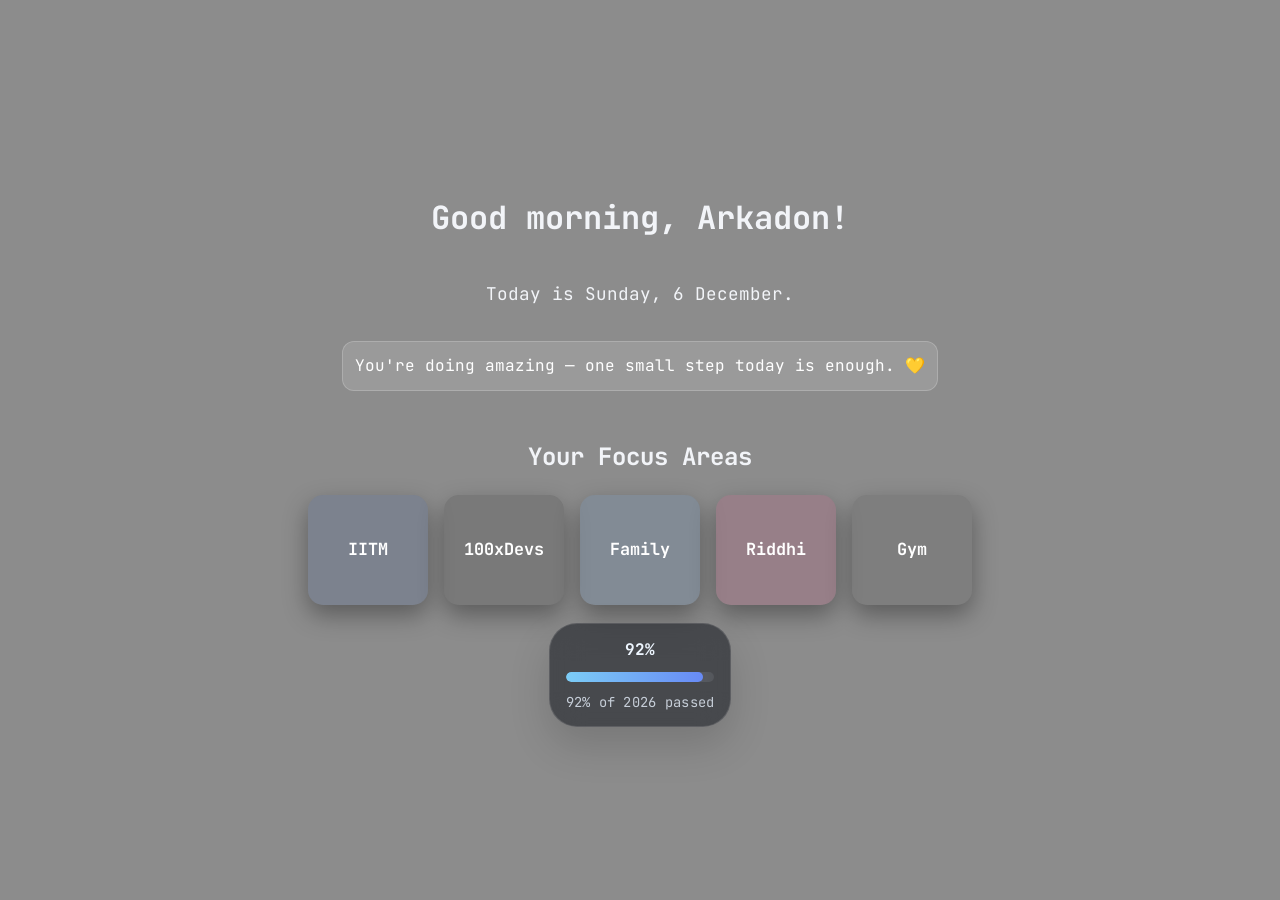
==== index.html @ 0ac8d8db "Add files via upload" ====
<!DOCTYPE html>
<html lang="en">
<head>
  <meta charset="UTF-8" />
  <meta name="viewport" content="width=device-width, initial-scale=1.0" />
  <title>Daily Dashboard</title>
  <link rel="stylesheet" href="style.css" />
</head>
<body class="home-page" data-page="home">
  <main class="container home-container">
    <h1 id="greeting">Hello!</h1>
    <p id="dateText" class="date-text"></p>
    <p id="motivation" class="motivation-card"></p>

    <section>
      <h2>Your Focus Areas</h2>
      <div class="card-grid">
        <a class="nav-card iitm" href="iitm.html">IITM</a>
        <a class="nav-card devs" href="devs.html">100xDevs</a>
        <a class="nav-card family" href="family.html">Family</a>
        <a class="nav-card riddhi" href="riddhi.html">Riddhi</a>
        <a class="nav-card gym" href="gym.html">Gym</a>
      </div>
    </section>

    <section class="year-progress-component">
      <div id="yearProgressValue" class="year-progress-value">0%</div>
      <div class="year-progress-track">
        <div id="yearProgressFill" class="year-progress-fill"></div>
      </div>
      <div id="yearProgressCaption" class="year-progress-caption">0% of 2026 passed</div>
    </section>
  </main>

  <script src="script.js"></script>
</body>
</html>
---- style.css ----
/* ===== Typography (Global Font) ===== */
@import url('https://fonts.googleapis.com/css2?family=JetBrains+Mono:wght@400;500;700&display=swap');

* {
  box-sizing: border-box;
}

/* ===== Full-page Background + Overlay ===== */
body {
  margin: 0;
  min-height: 100vh;
  font-family: 'JetBrains Mono', monospace;
  line-height: 1.5;
  color: #f2f4f8;
  background-image: url('images/darkthemebackground.png');
  background-size: cover;
  background-position: center;
  background-repeat: no-repeat;
  position: relative;
  display: flex;
  align-items: center;
  justify-content: center;
  text-align: center;
}

/* Slight dark layer for readability */
body::before {
  content: '';
  position: fixed;
  inset: 0;
  background: rgba(0, 0, 0, 0.45);
  pointer-events: none;
  z-index: 0;
}

.container {
  width: min(95%, 900px);
  margin: 0 auto;
  padding: 24px;
  position: relative;
  z-index: 1;
}

h1,
h2,
p,
section {
  text-align: center;
}

.back-link {
  display: inline-block;
  margin-bottom: 12px;
  text-decoration: none;
  font-weight: bold;
}

/* ===== Home Page Layout ===== */
.home-page {
  min-height: 100vh;
}

.home-container {
  display: flex;
  flex-direction: column;
  align-items: center;
  justify-content: center;
}

.date-text {
  font-size: 1.1rem;
}

.motivation-card {
  background: rgba(255, 255, 255, 0.12);
  color: #ffffff;
  backdrop-filter: blur(2px);
  padding: 12px;
  border-radius: 12px;
  border: 1px solid rgba(255, 255, 255, 0.2);
  margin: 16px auto 28px;
  max-width: 620px;
}

/* ===== Category Cards ===== */
.card-grid {
  display: grid;
  grid-template-columns: repeat(5, minmax(120px, 1fr));
  gap: 16px;
  justify-content: center;
  align-items: stretch;
  margin: 0 auto;
}

.nav-card {
  position: relative;
  overflow: hidden;
  display: flex;
  align-items: center;
  justify-content: center;
  min-height: 110px;
  padding: 18px 12px;
  border-radius: 15px;
  text-decoration: none;
  color: #fff;
  font-size: 1.05rem;
  font-weight: 700;
  box-shadow: 0 10px 24px rgba(0, 0, 0, 0.35);
  transition: transform 0.3s ease, box-shadow 0.3s ease;
  isolation: isolate;
}

/* transparent image overlay inside each card */
.nav-card::before {
  content: '';
  position: absolute;
  inset: 10px;
  background-position: center;
  background-repeat: no-repeat;
  background-size: cover;
  opacity: 0.5;
  z-index: -1;
}

.nav-card:hover {
  transform: scale(1.05);
  box-shadow: 0 14px 28px rgba(0, 0, 0, 0.4);
}

.nav-card.iitm { background: rgba(36, 75, 154, 0.15); }
.nav-card.iitm::before { background-image: url('images/IIT_Madras_Logo.png'); }

.nav-card.devs { background: rgba(17, 17, 17, 0.15); }
.nav-card.devs::before { background-image: url('images/100xDevslogo.png'); }

.nav-card.family { background: rgba(77, 137, 199, 0.15); }
.nav-card.family::before { background-image: url('images/familyarkadon.png'); }

.nav-card.riddhi { background: rgba(214, 59, 116, 0.15); }
.nav-card.riddhi::before { background-image: url('images/pixel.jpg.png'); }

.nav-card.gym { background: rgba(51, 51, 51, 0.15); }
.nav-card.gym::before { background-image: url('images/gymarkadon.png'); }

.year-progress-component {
  max-width: 680px;
  margin: 18px auto 0;
  padding: 14px 16px;
  background: rgba(8, 12, 20, 0.52);
  border: 1px solid rgba(255, 255, 255, 0.12);
  border-radius: 28px;
  backdrop-filter: blur(16px);
  box-shadow: 0 18px 40px rgba(0, 0, 0, 0.15);
}

.year-progress-value {
  margin: 0 0 10px;
  text-align: center;
  color: #eef6ff;
  font-size: 1rem;
  font-weight: 700;
  letter-spacing: 0.02em;
}

.year-progress-track {
  width: 100%;
  height: 10px;
  border-radius: 999px;
  background: rgba(255, 255, 255, 0.08);
  overflow: hidden;
}

.year-progress-fill {
  width: 0%;
  height: 100%;
  border-radius: 999px;
  background: linear-gradient(90deg, rgba(126, 211, 255, 0.95), rgba(105, 141, 255, 0.95));
  box-shadow: 0 0 18px rgba(105, 141, 255, 0.25);
  transition: width 0.55s ease;
}

.year-progress-caption {
  margin-top: 10px;
  text-align: center;
  font-size: 0.86rem;
  color: rgba(234, 244, 255, 0.78);
  letter-spacing: 0.02em;
}

/* ===== Section Page Structure ===== */
.section-page {
  min-height: 100vh;
}

.section-page .container {
  max-width: 820px;
}

.panel {
  background: rgba(255, 255, 255, 0.88);
  border: 1px solid rgba(255, 255, 255, 0.25);
  color: #1f2633;
  border-radius: 12px;
  padding: 14px;
  margin-bottom: 16px;
  box-shadow: 0 8px 20px rgba(0, 0, 0, 0.2);
}

label {
  display: block;
  margin: 8px 0;
}

textarea,
input[type='number'] {
  width: 100%;
  padding: 10px;
  border-radius: 8px;
  border: 1px solid #bbb;
  font-size: 1rem;
  font-family: 'JetBrains Mono', monospace;
}

.progress-track {
  width: 100%;
  height: 18px;
  border-radius: 12px;
  background: #ddd;
  overflow: hidden;
  box-shadow: inset 0 2px 4px rgba(0, 0, 0, 0.1);
}

.progress-bar {
  height: 100%;
  width: 0;
  background: linear-gradient(90deg, #25a55f, #1f7e4a);
  transition: width 0.4s ease;
  box-shadow: 0 0 8px rgba(37, 165, 95, 0.4);
}

/* ===== Modal + Heart Animation ===== */
.modal {
  position: fixed;
  inset: 0;
  background: rgba(0, 0, 0, 0.6);
  display: flex;
  align-items: center;
  justify-content: center;
  padding: 20px;
  z-index: 10;
}

.hidden {
  display: none;
}

.modal-content {
  background: #fff;
  color: #1f2633;
  max-width: 460px;
  width: 100%;
  padding: 24px;
  border-radius: 14px;
  text-align: center;
}

.hearts span {
  display: inline-block;
  font-size: 1.6rem;
  animation: floatUp 1s infinite ease-in-out;
}

.hearts span:nth-child(2) { animation-delay: 0.2s; }
.hearts span:nth-child(3) { animation-delay: 0.4s; }
.hearts span:nth-child(4) { animation-delay: 0.6s; }

@keyframes floatUp {
  0%,
  100% { transform: translateY(0); }
  50% { transform: translateY(-8px); }
}

/* ===== Theme Accents (without replacing background image) ===== */
.theme-iitm { 
  color: #dbe7ff;
  background-image: url('images/iitmbackground.png');
  background-size: cover;
  background-position: center;
  background-repeat: no-repeat;
}
.theme-iitm .back-link { color: #c6d8ff; }
.theme-iitm .progress-bar { background: linear-gradient(90deg, #2f62c9, #1e3a7a); box-shadow: 0 0 8px rgba(47, 98, 201, 0.5); }

.theme-devs { color: #c9d1d9; }
.theme-devs .panel {
  background: rgba(22, 27, 34, 0.9);
  border-color: #30363d;
  color: #c9d1d9;
}
.theme-devs .back-link { color: #58a6ff; }
.theme-devs textarea,
.theme-devs input[type='number'] {
  background: #0d1117;
  color: #c9d1d9;
  border-color: #30363d;
}
.theme-devs .progress-track { background: #30363d; }
.theme-devs .progress-bar { background: linear-gradient(90deg, #2ea043, #1a5c2d); box-shadow: 0 0 8px rgba(46, 160, 67, 0.5); }

.theme-family { 
  color: #e8f3ff;
  background-image: url('images/familybackground.png');
  background-size: cover;
  background-position: center;
  background-repeat: no-repeat;
}
.theme-family .back-link { color: #b9ddff; }
.theme-family .progress-bar { background: linear-gradient(90deg, #57a7e5, #2e5c8c); box-shadow: 0 0 8px rgba(87, 167, 229, 0.5); }

.theme-riddhi { 
  color: #ffe4f0;
  background-image: url('images/Riddhibackground.png');
  background-size: cover;
  background-position: center;
  background-repeat: no-repeat;
}
.theme-riddhi .back-link { color: #ffc1da; }
.theme-riddhi .progress-bar { background: linear-gradient(90deg, #f02e77, #c91f58); box-shadow: 0 0 8px rgba(240, 46, 119, 0.5); }

.theme-gym { 
  color: #f2f2f2;
  background-image: url('images/gymbackground.png');
  background-size: cover;
  background-position: center;
  background-repeat: no-repeat;
}
.theme-gym .panel {
  background: rgba(26, 26, 26, 0.9);
  border-color: #555;
  color: #f2f2f2;
}
.theme-gym .back-link { color: #f8f8f8; }
.theme-gym textarea,
.theme-gym input[type='number'] {
  background: #111;
  color: #fff;
  border-color: #666;
}
.theme-gym .progress-track { background: #444; }
.theme-gym .progress-bar { background: linear-gradient(90deg, #ffffff, #e0e0e0); box-shadow: 0 0 8px rgba(255, 255, 255, 0.4); }

/* ===== Dynamic Checklist ===== */
.checklist-container {
  display: flex;
  flex-direction: column;
  gap: 8px;
  margin-bottom: 12px;
}

.checklist-container label {
  display: flex;
  align-items: center;
  gap: 8px;
  cursor: pointer;
  font-size: 0.95rem;
}

.checklist-container input[type='checkbox'] {
  width: 18px;
  height: 18px;
  cursor: pointer;
  accent-color: currentColor;
}

.add-checklist-item {
  display: flex;
  gap: 8px;
  margin-top: 12px;
}

.new-checklist-input {
  flex: 1;
  padding: 8px 12px;
  border-radius: 6px;
  border: 1px solid #bbb;
  font-size: 0.9rem;
  font-family: 'JetBrains Mono', monospace;
}

.add-btn {
  padding: 8px 16px;
  background: #4a9eff;
  color: white;
  border: none;
  border-radius: 6px;
  font-weight: 600;
  cursor: pointer;
  transition: background 0.3s ease;
  font-family: 'JetBrains Mono', monospace;
}

.add-btn:hover {
  background: #3a8ee5;
}

.remove-btn {
  background: #ff6b6b;
  color: white;
  border: none;
  border-radius: 4px;
  padding: 4px 8px;
  cursor: pointer;
  font-size: 0.8rem;
  transition: background 0.3s ease;
}

.remove-btn:hover {
  background: #e63946;
}

.checkbox-item-wrapper {
  display: flex;
  align-items: center;
  gap: 8px;
  justify-content: space-between;
}

.checkbox-item-wrapper label {
  flex: 1;
  margin: 0;
}

/* ===== Responsive Layout ===== */
@media (max-width: 900px) {
  .card-grid {
    grid-template-columns: repeat(2, minmax(140px, 200px));
    justify-content: center;
  }
}

@media (max-width: 520px) {
  body {
    align-items: flex-start;
    padding: 18px 0;
  }

  .container {
    width: min(95%, 420px);
    padding: 18px;
  }

  .card-grid {
    grid-template-columns: 1fr;
  }

  .nav-card {
    min-height: 96px;
  }
}
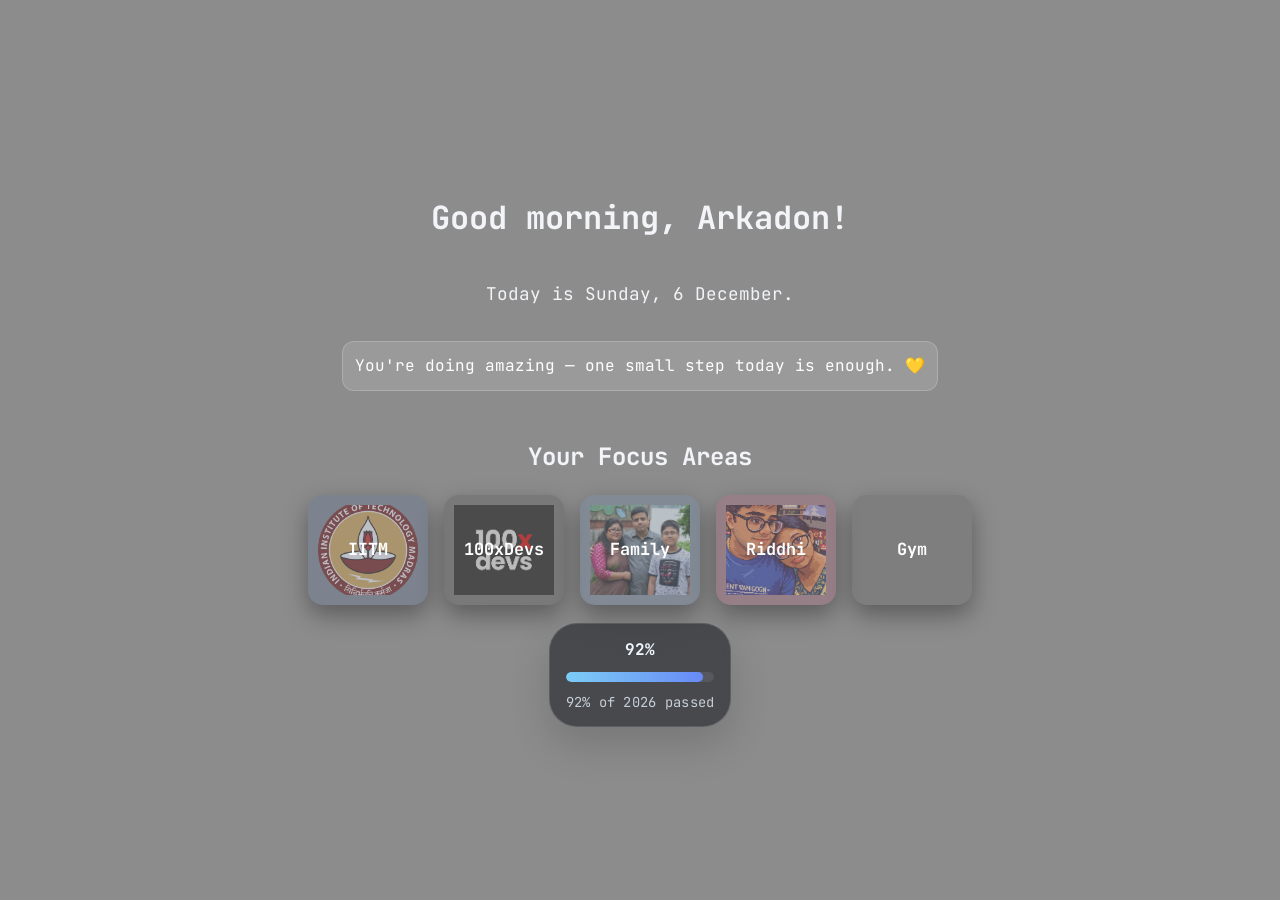
==== commit 27e417e7: "Fix HTML formatting and ensure proper structure" ====
--- a/index.html
+++ b/index.html
@@ -4,7 +4,7 @@
   <meta charset="UTF-8" />
   <meta name="viewport" content="width=device-width, initial-scale=1.0" />
   <title>Daily Dashboard</title>
-  <link rel="stylesheet" href="style.css" />
+  <link rel="stylesheet" href="style.css">
 </head>
 <body class="home-page" data-page="home">
   <main class="container home-container">
@@ -34,4 +34,4 @@
 
   <script src="script.js"></script>
 </body>
-</html>+</html>
--- a/style.css
+++ b/style.css
@@ -12,7 +12,7 @@
   font-family: 'JetBrains Mono', monospace;
   line-height: 1.5;
   color: #f2f4f8;
-  background-image: url('images/darkthemebackground.png');
+  background-image: url("darkthemebackground.png");
   background-size: cover;
   background-position: center;
   background-repeat: no-repeat;
@@ -128,19 +128,19 @@
 }
 
 .nav-card.iitm { background: rgba(36, 75, 154, 0.15); }
-.nav-card.iitm::before { background-image: url('images/IIT_Madras_Logo.png'); }
+.nav-card.iitm::before { background-image: url('IIT_Madras_Logo.png'); }
 
 .nav-card.devs { background: rgba(17, 17, 17, 0.15); }
-.nav-card.devs::before { background-image: url('images/100xDevslogo.png'); }
+.nav-card.devs::before { background-image: url('100xDevslogo.png'); }
 
 .nav-card.family { background: rgba(77, 137, 199, 0.15); }
-.nav-card.family::before { background-image: url('images/familyarkadon.png'); }
+.nav-card.family::before { background-image: url('familyarkadon.png'); }
 
 .nav-card.riddhi { background: rgba(214, 59, 116, 0.15); }
-.nav-card.riddhi::before { background-image: url('images/pixel.jpg.png'); }
+.nav-card.riddhi::before { background-image: url('pixel.jpg.png'); }
 
 .nav-card.gym { background: rgba(51, 51, 51, 0.15); }
-.nav-card.gym::before { background-image: url('images/gymarkadon.png'); }
+.nav-card.gym::before { background-image: url('gymarkadon.png'); }
 
 .year-progress-component {
   max-width: 680px;
@@ -283,7 +283,7 @@
 /* ===== Theme Accents (without replacing background image) ===== */
 .theme-iitm { 
   color: #dbe7ff;
-  background-image: url('images/iitmbackground.png');
+  background-image: url('iitmbackground.png');
   background-size: cover;
   background-position: center;
   background-repeat: no-repeat;
@@ -309,7 +309,7 @@
 
 .theme-family { 
   color: #e8f3ff;
-  background-image: url('images/familybackground.png');
+  background-image: url('familybackground.png');
   background-size: cover;
   background-position: center;
   background-repeat: no-repeat;
@@ -319,7 +319,7 @@
 
 .theme-riddhi { 
   color: #ffe4f0;
-  background-image: url('images/Riddhibackground.png');
+  background-image: url('Riddhibackground.png');
   background-size: cover;
   background-position: center;
   background-repeat: no-repeat;
@@ -329,7 +329,7 @@
 
 .theme-gym { 
   color: #f2f2f2;
-  background-image: url('images/gymbackground.png');
+  background-image: url('gymbackground.png');
   background-size: cover;
   background-position: center;
   background-repeat: no-repeat;
@@ -456,4 +456,4 @@
   .nav-card {
     min-height: 96px;
   }
-}+}
